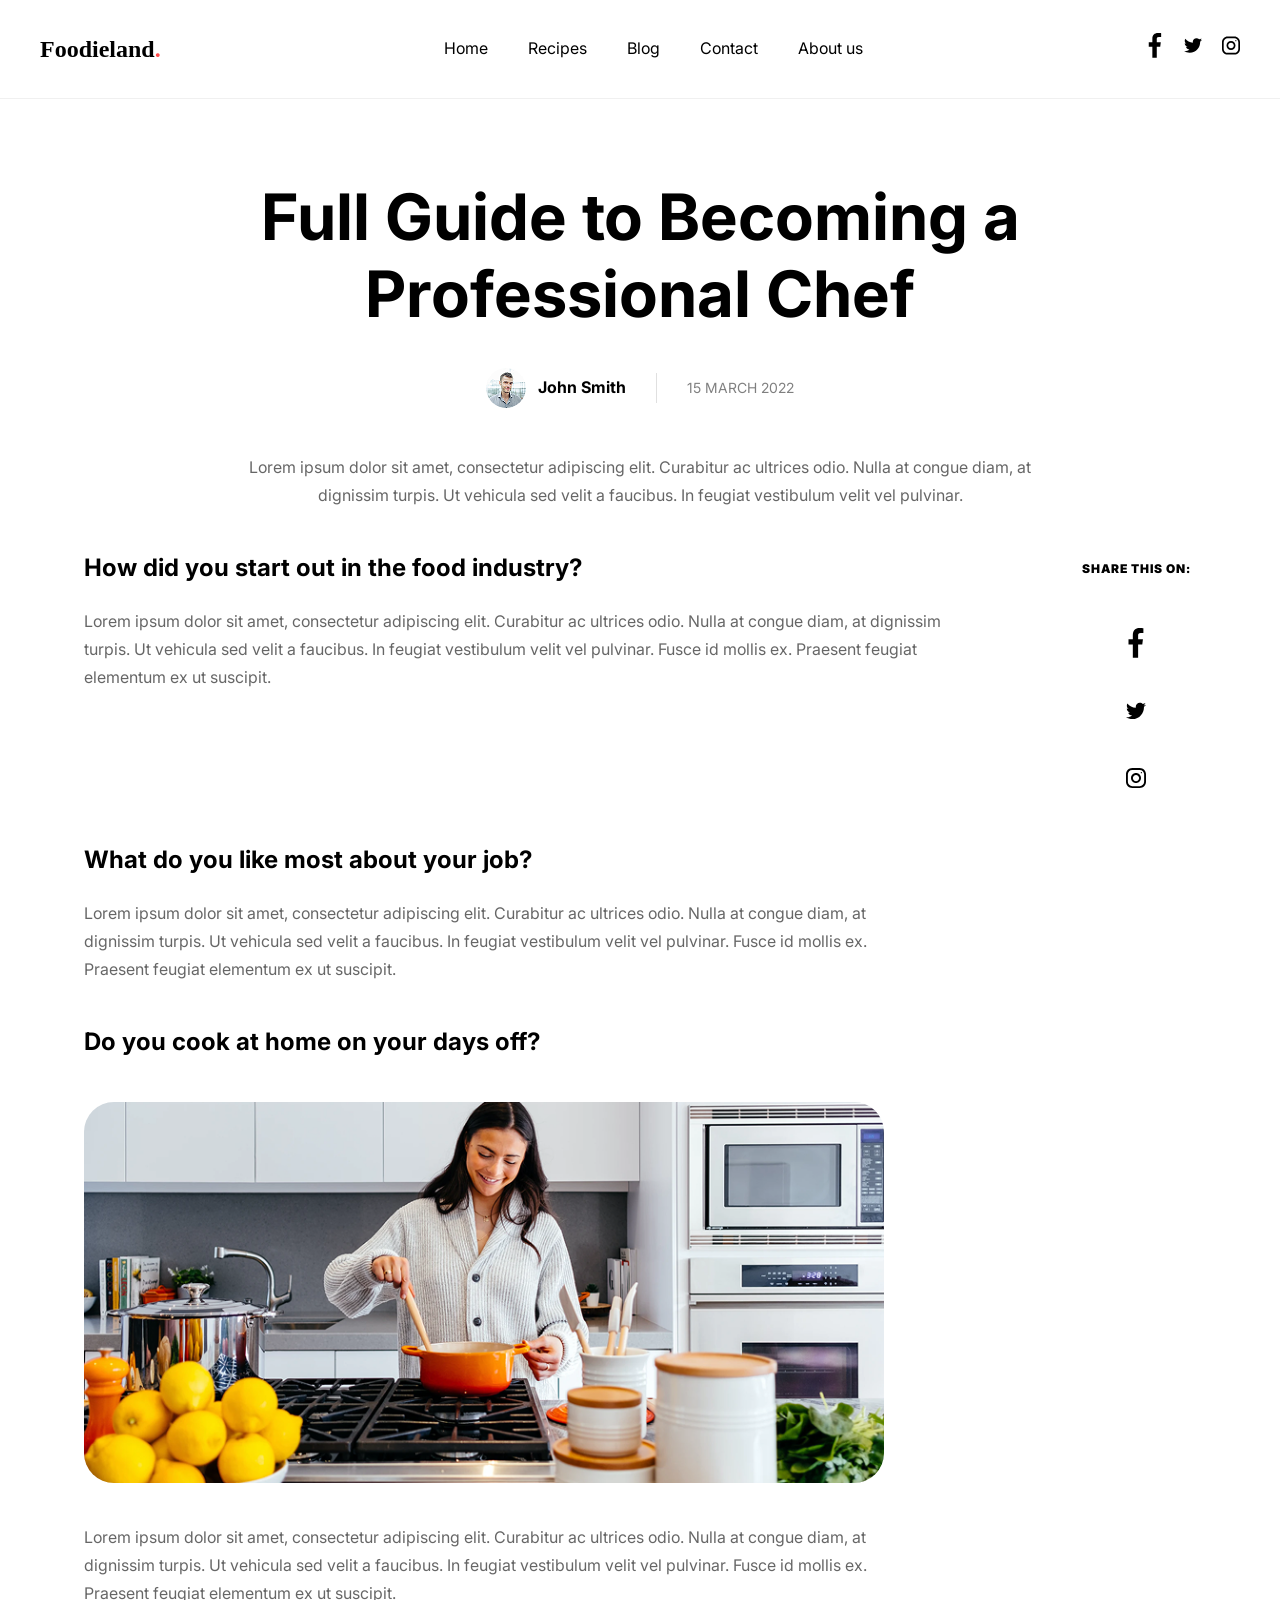
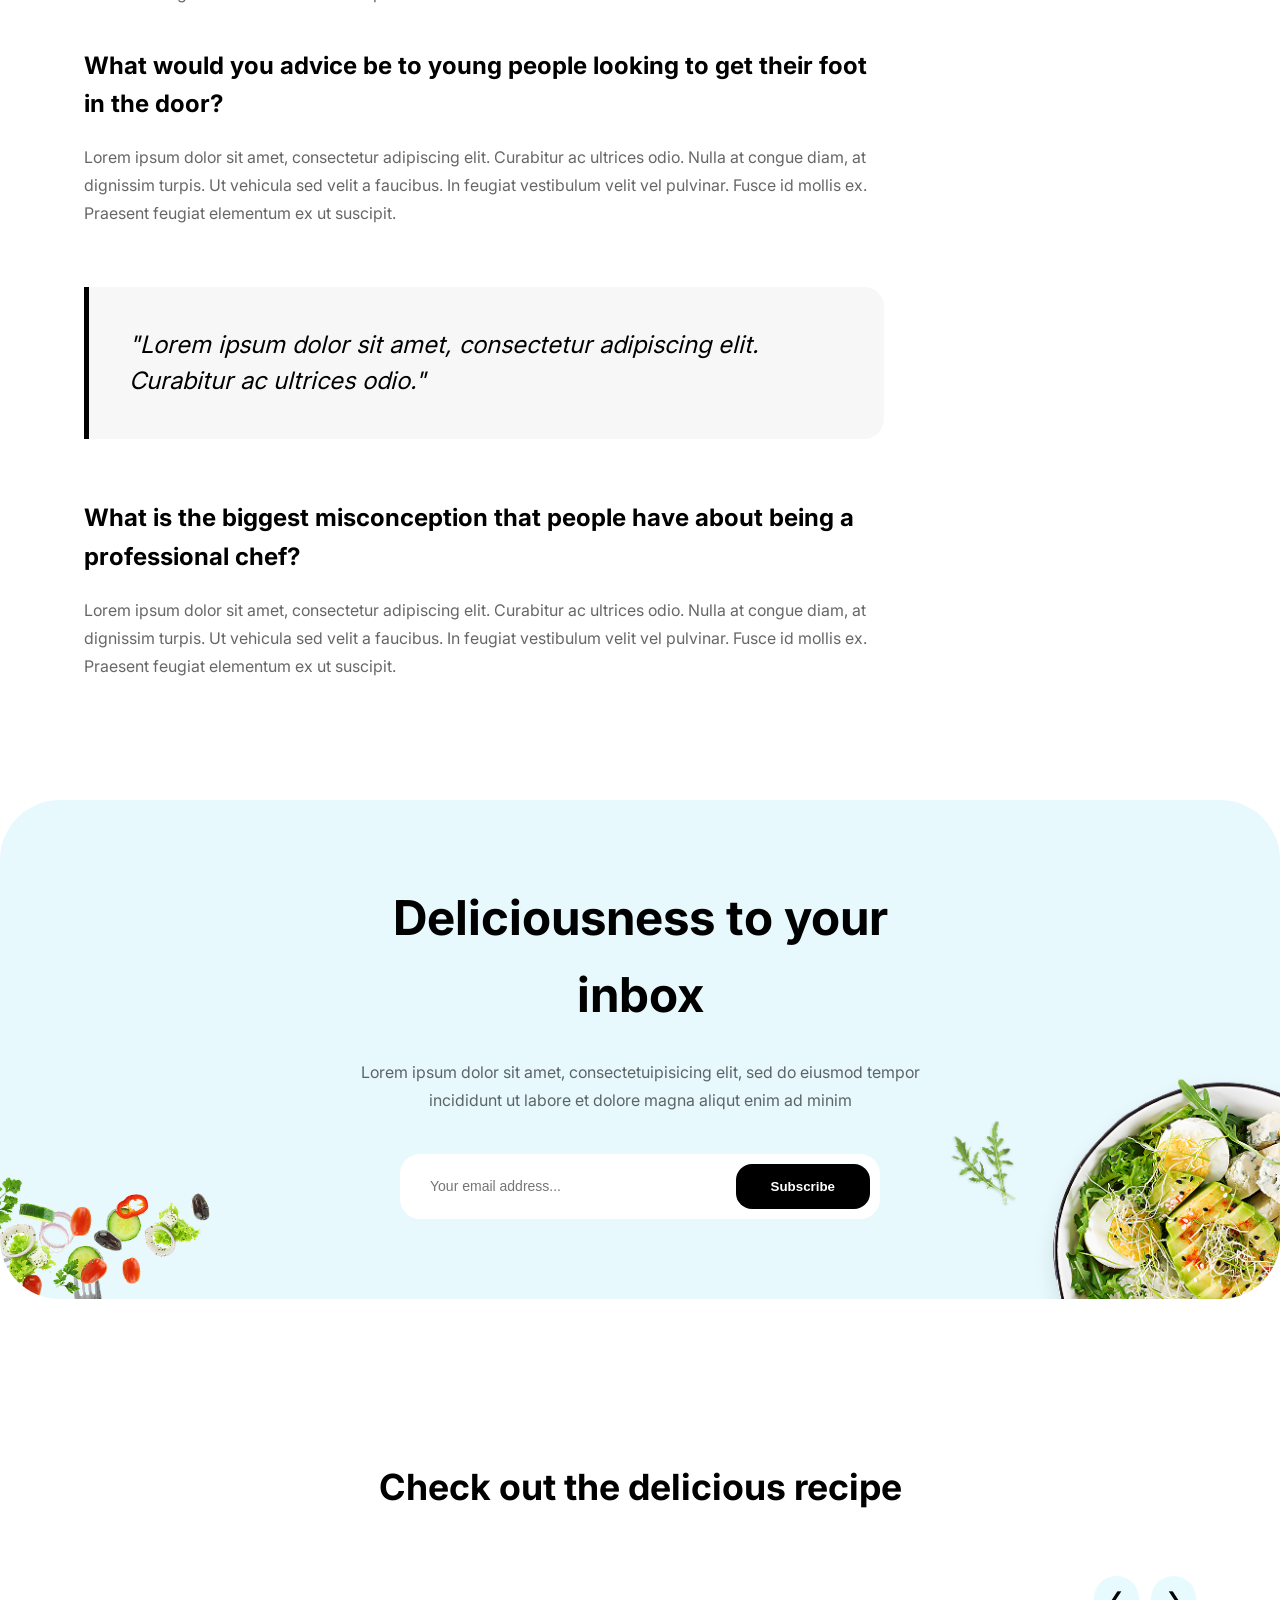
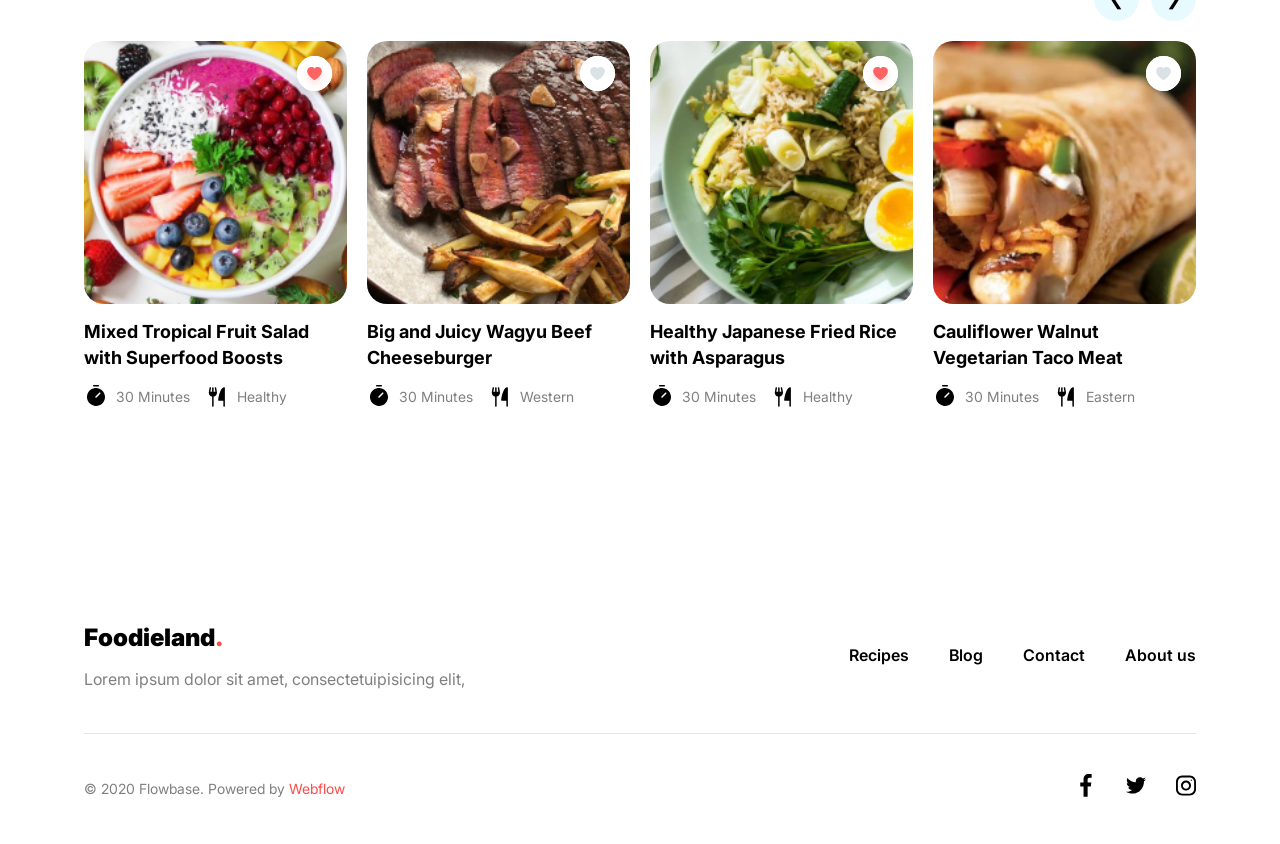
==== blog-post.html @ d18dc371 "commit aval" ====
<!DOCTYPE html>
<html lang="en">
<head>
    <meta charset="UTF-8">
    <meta name="viewport" content="width=device-width, initial-scale=1.0">
    <title>Blog Post - Foodieland</title>
    <link rel="stylesheet" href="assets/css/base.css">
    <link rel="stylesheet" href="assets/css/layout.css"> <!-- فایل مشترک -->
    <link rel="stylesheet" href="assets/css/blog-post.css"> <!-- استایل اختصاصی بلاگ -->
</head>
<body>

    <nav class="main-navbar">
    <div class="nav-wrapper">
        <div class="nav-logo">
            <a href="index.html">Foodieland<span>.</span></a>
        </div>
        <ul class="nav-links">
             <li><a href="index.html">Home</a></li>
             <li><a href="recipe.html">Recipes</a></li>
            <li><a href="blog.html">Blog</a></li>
            <li><a href="contact.html">Contact</a></li>
             <li><a href="blog-post.html">About us</a></li> 
        </ul>

        <div class="nav-social">
            <a href="#"><img src="assets/images/home/001-facebook.svg" alt="f"></a>
            <a href="#"><img src="assets/images/home/003-twitter.svg" alt="t"></a>
            <a href="#"><img src="assets/images/home/004-instagram.svg" alt="i"></a>
        </div>
    </div>
</nav>


    <header class="bp-header">
        <div class="bp-container">
            <h1 class="bp-title">Full Guide to Becoming a Professional Chef</h1>
            
            <div class="bp-author-box">
                <div class="bp-author-info">
                    <img src="assets/images/blog post page/Ellipse 2.png" alt="John Smith" class="bp-author-img">
                    <span class="bp-author-name">John Smith</span>
                </div>
                <div class="bp-divider"></div>
                <div class="bp-date">15 MARCH 2022</div>
            </div>

            <p class="bp-intro-text">
                Lorem ipsum dolor sit amet, consectetur adipiscing elit. Curabitur ac ultrices odio. Nulla at congue diam, at dignissim turpis. Ut vehicula sed velit a faucibus. In feugiat vestibulum velit vel pulvinar.
            </p>
        </div>
    </header>

    <div class="bp-container">
    
        <div class="bp-top-content-wrapper">
            <article class="bp-article-intro">
                <section class="bp-article-section">
                    <h2>How did you start out in the food industry?</h2>
                    <p>
                        Lorem ipsum dolor sit amet, consectetur adipiscing elit. Curabitur ac ultrices odio. 
                        Nulla at congue diam, at dignissim turpis. Ut vehicula sed velit a faucibus. 
                        In feugiat vestibulum velit vel pulvinar. Fusce id mollis ex. 
                        Praesent feugiat elementum ex ut suscipit.
                    </p>
                </section>
            </article>

            <aside class="bp-share-sidebar">
                <span class="bp-share-title">SHARE THIS ON:</span>
                <div class="bp-share-links">
                    <a href="#"><img src="assets/images/home/001-facebook.svg" alt="f"></a>
                    <a href="#"><img src="assets/images/home/003-twitter.svg" alt="t"></a>
                    <a href="#"><img src="assets/images/home/004-instagram.svg" alt="i"></a>
                </div>
            </aside>
        </div>

        <div class="bp-full-width-content">
            <section class="bp-article-section">
                <h2>What do you like most about your job?</h2>
                <p>Lorem ipsum dolor sit amet, consectetur adipiscing elit. Curabitur ac ultrices odio. 
                        Nulla at congue diam, at dignissim turpis. Ut vehicula sed velit a faucibus. 
                        In feugiat vestibulum velit vel pulvinar. Fusce id mollis ex. 
                        Praesent feugiat elementum ex ut suscipit.</p>
            </section>

            <section class="bp-article-section">
                <h2>Do you cook at home on your days off?</h2>
                <div class="bp-content-image">
                    <img src="assets/images/blog post page/Rectangle 23.png" alt="Cooking at home">
                </div>
                <p>Lorem ipsum dolor sit amet, consectetur adipiscing elit. Curabitur ac ultrices odio. 
                        Nulla at congue diam, at dignissim turpis. Ut vehicula sed velit a faucibus. 
                        In feugiat vestibulum velit vel pulvinar. Fusce id mollis ex. 
                        Praesent feugiat elementum ex ut suscipit.</p>

                
            </section>

            <section class="bp-article-section2">
                <h2>What would you advice be to young people looking to get their foot in the door?</h2>
                <p>Lorem ipsum dolor sit amet, consectetur adipiscing elit. Curabitur ac ultrices odio. 
                        Nulla at congue diam, at dignissim turpis. Ut vehicula sed velit a faucibus. 
                        In feugiat vestibulum velit vel pulvinar. Fusce id mollis ex. 
                        Praesent feugiat elementum ex ut suscipit.</p>

            </section>


            <section class="bp-quote-box">
                <p>"Lorem ipsum dolor sit amet, consectetur adipiscing elit. Curabitur ac ultrices odio."</p>
            </section>

            <section class="bp-article-section">
                <h2>What is the biggest misconception that people have about being a professional chef?</h2>
                <p>Lorem ipsum dolor sit amet, consectetur adipiscing elit. Curabitur ac ultrices odio. 
                        Nulla at congue diam, at dignissim turpis. Ut vehicula sed velit a faucibus. 
                        In feugiat vestibulum velit vel pulvinar. Fusce id mollis ex. 
                        Praesent feugiat elementum ex ut suscipit.</p>
            </section>
        </div>

    </div>

<section class="shared-newsletter">
    <div class="ct-container"> 
        <div class="newsletter-card">
            
            <img src="assets/images/home/kisspng-salad-salad-fresh-food-healthylife-vegetables-vegetarian-5d42e3a7cb8543 1.png" alt="" class="newsletter-img-left">
            <img src="assets/images/home/Photo.png" alt="" class="newsletter-img-right">

            <div class="newsletter-content">
                <h2>Deliciousness to your inbox</h2>
                <p>Lorem ipsum dolor sit amet, consectetuipisicing elit, sed do eiusmod tempor incididunt ut labore et dolore magna aliqut enim ad minim</p>
                
                <form class="newsletter-form">
                    <input type="email" placeholder="Your email address..." required>
                    <button type="submit" class="newsletter-subscribe-btn">Subscribe</button>
                </form>
            </div>

        </div>
    </div>
</section>
<section class="bp-recommendations">
    <div class="bp-container">

        <h2 class="bp-rec-title">Check out the delicious recipe</h2>

        <div class="bp-carousel-controls">
            <button class="bp-prev" id="prevRecipe">&#10094;</button>
            <button class="bp-next" id="nextRecipe">&#10095;</button>
        </div>

        <div class="bp-carousel-viewport" style="overflow: hidden; width: 100%;">

            <div class="bp-recipe-grid" id="recipeGrid" style="display: flex; gap: 20px; transition: transform 0.5s ease;">

                <div class="bp-recipe-card" style="min-width: calc(25% - 15px);">
                    <div class="bp-card-image">
                        <img src="assets/images/home/Mask Group (9).png" alt="Recipe 1">
                        <button class="bp-heart-btn" onclick="toggleHeart(this)">
                            <img src="assets/images/home/Group 852.svg" alt="heart" class="heart-icon">
                        </button>
                    </div>
                    <h3 class="bp-card-title">Mixed Tropical Fruit Salad with Superfood Boosts</h3>
                    <div class="bp-card-meta">
                        <span><img src="assets/images/home/Timer.svg" alt=""> 30 Minutes</span>
                        <span><img src="assets/images/home/ForkKnife.svg" alt=""> Healthy</span>
                    </div>
                </div>

                <div class="bp-recipe-card" style="min-width: calc(25% - 15px);">
                    <div class="bp-card-image">
                        <img src="assets/images/home/Mask Group (10).png" alt="Recipe 2">
                        <button class="bp-heart-btn" onclick="toggleHeart(this)">
                            <img src="assets/images/home/Group 852 (1).svg" alt="heart" class="heart-icon">
                        </button>
                    </div>
                    <h3 class="bp-card-title">Big and Juicy Wagyu Beef Cheeseburger</h3>
                    <div class="bp-card-meta">
                        <span><img src="assets/images/home/Timer.svg" alt=""> 30 Minutes</span>
                        <span><img src="assets/images/home/ForkKnife.svg" alt=""> Western</span>
                    </div>
                </div>

                <div class="bp-recipe-card" style="min-width: calc(25% - 15px);">
                    <div class="bp-card-image">
                        <img src="assets/images/home/Mask Group (11).png" alt="Recipe 3">
                        <button class="bp-heart-btn" onclick="toggleHeart(this)">
                            <img src="assets/images/home/Group 852.svg" alt="heart" class="heart-icon">
                        </button>
                    </div>
                    <h3 class="bp-card-title">Healthy Japanese Fried Rice with Asparagus</h3>
                    <div class="bp-card-meta">
                        <span><img src="assets/images/home/Timer.svg" alt=""> 30 Minutes</span>
                        <span><img src="assets/images/home/ForkKnife.svg" alt=""> Healthy</span>
                    </div>
                </div>

                <div class="bp-recipe-card" style="min-width: calc(25% - 15px);">
                    <div class="bp-card-image">
                        <img src="assets/images/home/Mask Group (12).png" alt="Recipe 4">
                        <button class="bp-heart-btn" onclick="toggleHeart(this)">
                            <img src="assets/images/home/Group 852 (1).svg" alt="heart" class="heart-icon">
                        </button>
                    </div>
                    <h3 class="bp-card-title">Cauliflower Walnut Vegetarian Taco Meat</h3>
                    <div class="bp-card-meta">
                        <span><img src="assets/images/home/Timer.svg" alt=""> 30 Minutes</span>
                        <span><img src="assets/images/home/ForkKnife.svg" alt=""> Eastern</span>
                    </div>
                </div>

                <div class="bp-recipe-card" style="min-width: calc(25% - 15px);">
                    <div class="bp-card-image">
                        <img src="assets/images/home/Mask Group (9).png" alt="Recipe 5">
                        <button class="bp-heart-btn" onclick="toggleHeart(this)">
                            <img src="assets/images/home/Group 852.svg" alt="heart" class="heart-icon">
                        </button>
                    </div>
                    <h3 class="bp-card-title">Avocado Toast with Poached Egg</h3>
                    <div class="bp-card-meta">
                        <span><img src="assets/images/home/Timer.svg" alt=""> 15 Minutes</span>
                        <span><img src="assets/images/home/ForkKnife.svg" alt=""> Breakfast</span>
                    </div>
                </div>

            </div>
        </div>

    </div>
</section>



<script src="script.js"></script>

</body>
<footer class="bp-footer">
    <div class="bp-container">
        <div class="bp-footer-top">
            <div class="bp-footer-info">
                <h2 class="bp-footer-logo">Foodieland<span>.</span></h2>
                <p>Lorem ipsum dolor sit amet, consectetuipisicing elit,</p>
            </div>
            <nav class="bp-footer-nav">
                <a href="#">Recipes</a>
                <a href="blog.html">Blog</a>
                <a href="contact.html">Contact</a>
                <a href="#">About us</a>
            </nav>
        </div>
        
        <div class="bp-footer-bottom">
            <p>© 2020 Flowbase. Powered by <span class="red-text">Webflow</span></p>
            <div class="bp-footer-social">
                <a href="#"><img src="assets/images/home/001-facebook.svg" alt="fb"></a>
                <a href="#"><img src="assets/images/home/003-twitter.svg" alt="tw"></a>
                <a href="#"><img src="assets/images/home/004-instagram.svg" alt="ig"></a>
            </div>
        </div>
    </div>
</footer>

</html>
---- assets/css/base.css ----
/* Reset ساده */
* {
  margin: 0;
  padding: 0;
  box-sizing: border-box;
}

/* تایپوگرافی پایه */
html {
  font-size: 16px;
  .container {
  max-width: 1280px;
  width: 100%;
  margin: 0 auto;
  padding: 0 1.5rem;
}

}

body {
  font-family: sans-serif;
  line-height: 1.6;
}

/* تعریف فونت Inter */

@font-face {
  font-family: 'Inter';
  src: url('../fonts/Inter_18pt-Regular(1).ttf') format('truetype');
  font-weight: 400; /* Regular */
  font-style: normal;
}

@font-face {
  font-family: 'Inter';
  src: url('../fonts/Inter_18pt-SemiBold(1).ttf') format('truetype');
  font-weight: 600; /* SemiBold */
  font-style: normal;
}

@font-face {
  font-family: 'Inter';
  src: url('../fonts/Inter_18pt-Bold(1).ttf') format('truetype');
  font-weight: 700; /* Bold */
  font-style: normal;
}

@font-face {
  font-family: 'Inter';
  src: url('../fonts/Inter_18pt-Black(1).ttf') format('truetype');
  font-weight: 900; /* Black */
  font-style: normal;
}

body {
  font-family: "Inter", sans-serif;
}

h1, h2 {
  font-weight: 900; /* Black */
}

h3, h4 {
  font-weight: 700; /* Bold */
}

nav a {
  font-weight: 600; /* SemiBold */
}

p {
  font-weight: 400; /* Regular */
}
---- assets/css/layout.css ----
.main-navbar {
    border-bottom: 1px solid #f0f0f0;
    background-color: #fff;
}

.nav-wrapper {
    display: flex;
    justify-content: space-between;
    align-items: center;
    padding: 30px 0;
    max-width: 1200px;
    margin: 0 auto;
}

.nav-logo a {
    font-family: 'Lobster', cursive; 
    font-size: 24px;
    text-decoration: none;
    color: #000;
}

.nav-logo span { color: #FF4A4A; }

.nav-links {
    display: flex;
    list-style: none;
    gap: 40px;
}

.nav-links a {
    text-decoration: none;
    color: #000;
    font-weight: 500;
    font-size: 16px;
    transition: 0.3s;
}

.nav-links a:hover { color: #FF4A4A; }

.nav-social {
    display: flex;
    gap: 20px;
    align-items: center;
}

.nav-social img {
    width: 18px;
    height: 25px;
}

.shared-newsletter {
    padding: 80px 0;
}

.newsletter-card {
    background-color: #E7F9FD; 
    border-radius: 60px;
    padding: 80px 40px;
    text-align: center;
    position: relative;
    overflow: hidden; 
}

.newsletter-content {
    max-width: 620px;
    margin: 0 auto;
    position: relative;
    z-index: 2; 
}

.newsletter-content h2 {
    font-size: 48px;
    font-weight: 700;
    margin-bottom: 24px;
    color: #000;
}

.newsletter-content p {
    font-size: 16px;
    color: rgba(0, 0, 0, 0.6);
    line-height: 28px;
    margin-bottom: 40px;
}

.newsletter-form {
    background: #fff;
    padding: 10px;
    border-radius: 20px;
    display: flex;
    justify-content: space-between;
    max-width: 480px;
    margin: 0 auto;
}

.newsletter-form input {
    border: none;
    padding: 10px 20px;
    width: 70%;
    outline: none;
    font-size: 14px;
}

.newsletter-subscribe-btn {
    background: #000;
    color: #fff;
    padding: 15px 35px;
    border-radius: 16px;
    border: none;
    font-weight: 600;
    cursor: pointer;
    transition: 0.3s;
}

.newsletter-subscribe-btn:hover {
    background: #FF4A4A;
}

.newsletter-img-left, .newsletter-img-right {
    position: absolute;
    bottom: 0;
    height: 47%; 
    z-index: 1;
}

.newsletter-img-left { left: 0; }
.newsletter-img-right { right: 0; }

@media (max-width: 768px) {
    .newsletter-card { padding: 40px 20px; border-radius: 30px; }
    .newsletter-content h2 { font-size: 32px; }
    .newsletter-form { flex-direction: column; gap: 10px; background: transparent; padding: 0; }
    .newsletter-form input { width: 100%; border-radius: 15px; padding: 18px; }
    .newsletter-img-left, .newsletter-img-right { display: none; } /* حذف عکس‌ها در موبایل برای خوانایی */
}

.bp-recommendations {
    padding: 80px 0;
}

.bp-container {
    max-width: 1200px; 
    margin: 0 auto;    
    padding: 0 20px;  
}

.bp-rec-title {
    font-size: 36px;
    font-weight: 700;
    text-align: center;
    margin-bottom: 60px;
}

.bp-recipe-grid {
    display: flex; 
    justify-content: space-between;
    gap: 20px;
}

.bp-recipe-card {
    flex: 1; 
    min-width: 0; 
}

.bp-card-image {
    position: relative;
    border-radius: 20px;
    overflow: hidden;
    margin-bottom: 15px;
    aspect-ratio: 1 / 1; 
}

.bp-card-image img {
    width: 100%;
    height: 100%;
    object-fit: cover;
}

.bp-heart-btn {
    position: absolute;
    top: 15px;
    right: 15px;
    width: 35px;
    height: 35px;
    border-radius: 50%;
    border: none;
    background: #fff;
    cursor: pointer;
    display: flex;
    align-items: center;
    justify-content: center;
    box-shadow: 0 4px 8px rgba(0,0,0,0.1);
}

.bp-heart-btn img {
    width: 35px;
    height: auto;
}

.bp-card-title {
    font-size: 18px;
    font-weight: 700;
    margin-bottom: 15px;
    line-height: 1.4;
    color: #000;
}

.bp-card-meta {
    display: flex;
    gap: 15px;
}

.bp-card-meta span {
    display: flex;
    align-items: center;
    gap: 8px;
    font-size: 14px;
    color: rgba(0, 0, 0, 0.5);
}



.bp-footer {
    padding: 80px 0 40px;
    margin-top: 50px;
}

.bp-footer-top {
    display: flex;
    justify-content: space-between;
    align-items: center;
    padding-bottom: 40px;
    border-bottom: 1px solid #E5E5E5;
}

.bp-footer-logo {
    font-size: 24px;
    font-weight: 800;
}

.bp-footer-logo span { color: #FF4A4A; }

.bp-footer-info p {
    color: rgba(0, 0, 0, 0.5);
    margin-top: 10px;
}

.bp-footer-nav {
    display: flex;
    gap: 40px;
}

.bp-footer-nav a {
    text-decoration: none;
    color: #000;
    font-weight: 600;
}

.bp-footer-bottom {
    display: flex;
    justify-content: space-between;
    align-items: center;
    padding-top: 40px;
}

.bp-footer-bottom p {
    color: rgba(0, 0, 0, 0.5);
    font-size: 14px;
}

.red-text { color: #FF4A4A; }

.bp-footer-social {
    display: flex;
    gap: 30px;
}

.bp-footer-social img {
    width: 20px;
    height: 23px;
}

@media (max-width: 992px) {
    .bp-recipe-grid { flex-wrap: wrap; }
    .bp-recipe-card { flex: 0 0 45%; }
}

.bp-carousel-controls{
    display:flex;
    justify-content:flex-end;
    gap:12px;
    margin-bottom:20px;
}

.bp-prev,
.bp-next{
    width:45px;
    height:45px;
    border-radius:50%;
    border:none;
    background:#E7FAFE;
    font-size:18px;
    cursor:pointer;
    transition:0.3s;
}

.bp-prev:hover,
.bp-next:hover{
    background:#000;
    color:#fff;
}

/* واکنش‌گرا */
@media (max-width:768px){

    .bp-recipe-card{
        min-width:calc(50% - 10px) !important;
    }

}
---- assets/css/blog-post.css ----
.bp-container {
    width: 90%;
    max-width: 1200px;
    margin: 0 auto;
}

.bp-navbar {
    border-bottom: 1px solid rgba(0,0,0,0.08);
    padding: 25px 0;
    background-color: #ffffff;
}

.bp-nav-wrapper {
    display: flex;
    justify-content: space-between;
    align-items: center;
}

.bp-logo {
    font-size: 24px;
    font-weight: 900;
    color: #000;
    font-family: sans-serif;
}

.bp-logo span {
    color: #FF7426;
}

.bp-nav-links {
    display: flex;
    list-style: none;
    gap: 40px;
    margin: 0;
    padding: 0;
}

.bp-nav-links a {
    text-decoration: none;
    color: #000;
    font-size: 16px;
    font-weight: 500;
}

.bp-social-icons {
    display: flex;
    gap: 20px;
}

.bp-social-icons img {
    width: 18px;
    height: 18px;
}

.bp-header {
    text-align: center;
    padding: 80px 0 40px 0;
}

.bp-title {
    font-size: 64px;
    font-weight: 700;
    color: #000;
    margin-bottom: 35px;
    line-height: 1.2;
}

.bp-author-box {
    display: flex;
    align-items: center;
    justify-content: center;
    gap: 30px;
    margin-bottom: 45px;
}

.bp-author-info {
    display: flex;
    align-items: center;
    gap: 12px;
}

.bp-author-img {
    width: 40px;
    height: 40px;
    border-radius: 50%;
    object-fit: cover;
}

.bp-author-name {
    font-weight: 700;
    font-size: 16px;
}

.bp-divider {
    width: 1px;
    height: 30px;
    background-color: #E0E0E0;
}

.bp-date {
    font-size: 14px;
    color: rgba(0, 0, 0, 0.5);
    font-weight: 500;
}

.bp-intro-text {
    max-width: 820px;
    margin: 0 auto;
    font-size: 16px;
    line-height: 28px;
    color: rgba(0, 0, 0, 0.6);
}

.bp-hero-image {
    width: 100%;
    margin-bottom: 80px;
}

.bp-hero-image img {
    width: 100%;
    height: auto;
    border-radius: 30px; 
    display: block;
}

.bp-article-wrapper {
    display: flex;
    justify-content: space-between;
    align-items: flex-start;
    gap: 60px;
    margin-bottom: 60px;
}

.bp-article-body {
    flex: 1; 
    max-width: 800px;
}

.bp-article-section {
    margin-bottom: 110px;
}

.bp-article-section h2 {
    font-size: 24px;
    font-weight: 700;
    color: #000;
    margin-bottom: 24px;
}

.bp-article-section p {
    font-size: 16px;
    line-height: 28px;
    color: rgba(0, 0, 0, 0.6);
}

.bp-share-sidebar {
    width: 120px;
    display: flex;
    flex-direction: column;
    align-items: center;
    gap: 25px;
    padding-top: 10px;
}

.bp-share-title {
    font-size: 12px;
    font-weight: 800;
    letter-spacing: 1px;
    color: #000;
    white-space: nowrap;
}

.bp-share-links {
    display: flex;
    flex-direction: column;
    gap: 30px;
    align-items: center;
}

.bp-share-links img {
    width: 20px;
    height: 30px;
    transition: transform 0.2s ease;
}

.bp-share-links a:hover img {
    transform: scale(1.2);
}

@media (max-width: 768px) {
    .bp-article-wrapper {
        flex-direction: column;
    }
    .bp-share-sidebar {
        width: 100%;
        flex-direction: row;
        justify-content: center;
    }
    .bp-share-links {
        flex-direction: row;
    }
}

.bp-content-image {
    margin: 40px 0;
}

.bp-content-image img {
    width: 100%;
    border-radius: 30px; 
    display: block;
}

.bp-quote-box {
    background-color: #F7F7F7;
    border-left: 5px solid #000;
    padding: 40px;
    margin: 60px 0;
    border-radius: 0 20px 20px 0; 
}

.bp-quote-box p {
    font-size: 24px;
    font-style: italic;
    font-weight: 500;
    color: #000;
    margin: 0;
    line-height: 1.5;
}

.bp-top-content-wrapper {
    display: flex;
    justify-content: space-between;
    align-items: flex-start;
    gap: 100px; 
    margin-bottom: 40px;
}

.bp-article-intro {
    flex: 1;
}

.bp-share-sidebar {
    width: 120px;
    text-align: center;
    padding-top: 10px;
}

.bp-share-title {
    display: block;
    font-size: 12px;
    font-weight: 800;
    margin-bottom: 25px;
    white-space: nowrap;
}

.bp-share-links {
    display: flex;
    flex-direction: column;
    gap: 30px;
    align-items: center;
}

.bp-share-links img {
    width: 20px;
    height: 30px;
}

.bp-full-width-content {
    width: 100%;
    max-width: 800px; 
}

.bp-article-section {
    margin-bottom: 40px;
}

.bp-article-section h2 {
    font-size: 24px;
    font-weight: 700;
    margin-bottom: 20px;
}

.bp-article-section p {
    font-size: 16px;
    line-height: 28px;
    color: rgba(0, 0, 0, 0.6);
}

.bp-article-section2 {
    margin-bottom: 40px;
}

.bp-article-section2 h2 {
    font-size: 24px;
    font-weight: 700;
    margin-bottom: 20px;
}

.bp-article-section2 p {
    font-size: 16px;
    line-height: 28px;
    color: rgba(0, 0, 0, 0.6);
}

.bp-newsletter-section {
    padding: 80px 0;
}

.bp-newsletter-card {
    background-color: #E7FAFE;
    border-radius: 40px;
    padding: 80px 40px;
    position: relative;
    overflow: hidden; 
    text-align: center;
}

.bp-newsletter-content {
    max-width: 600px;
    margin: 0 auto;
    position: relative;
    z-index: 2; 
}

.bp-newsletter-title {
    font-size: 48px;
    font-weight: 700;
    color: #000;
    margin-bottom: 24px;
}

.bp-newsletter-desc {
    font-size: 16px;
    color: rgba(0, 0, 0, 0.6);
    line-height: 28px;
    margin-bottom: 40px;
}

.bp-newsletter-form {
    background-color: #fff;
    padding: 10px;
    border-radius: 20px;
    display: flex;
    justify-content: space-between;
    max-width: 480px;
    margin: 0 auto;
    box-shadow: 0 10px 20px rgba(0,0,0,0.05);
}

.bp-newsletter-input {
    border: none;
    padding: 15px 25px;
    font-size: 14px;
    flex: 1;
    outline: none;
    border-radius: 20px;
}

.bp-newsletter-btn {
    background-color: #000;
    color: #fff;
    border: none;
    padding: 15px 35px;
    border-radius: 16px;
    font-weight: 600;
    cursor: pointer;
    transition: background 0.3s ease;
}

.bp-newsletter-btn:hover {
    background-color: #333;
}

.bp-decor {
    position: absolute;
    bottom: 0;
    z-index: 1;
    pointer-events: none; 
}

.bp-decor-left {
    left: 0;
    width: 250px; 
}

.bp-decor-right {
    right: 0;
    width: 280px;
}

@media (max-width: 768px) {
    .bp-newsletter-title { font-size: 32px; }
    .bp-newsletter-form { flex-direction: column; gap: 10px; background: transparent; box-shadow: none; }
    .bp-newsletter-input { border-radius: 15px; }
    .bp-newsletter-btn { border-radius: 15px; }
    .bp-decor { display: none; } 
}
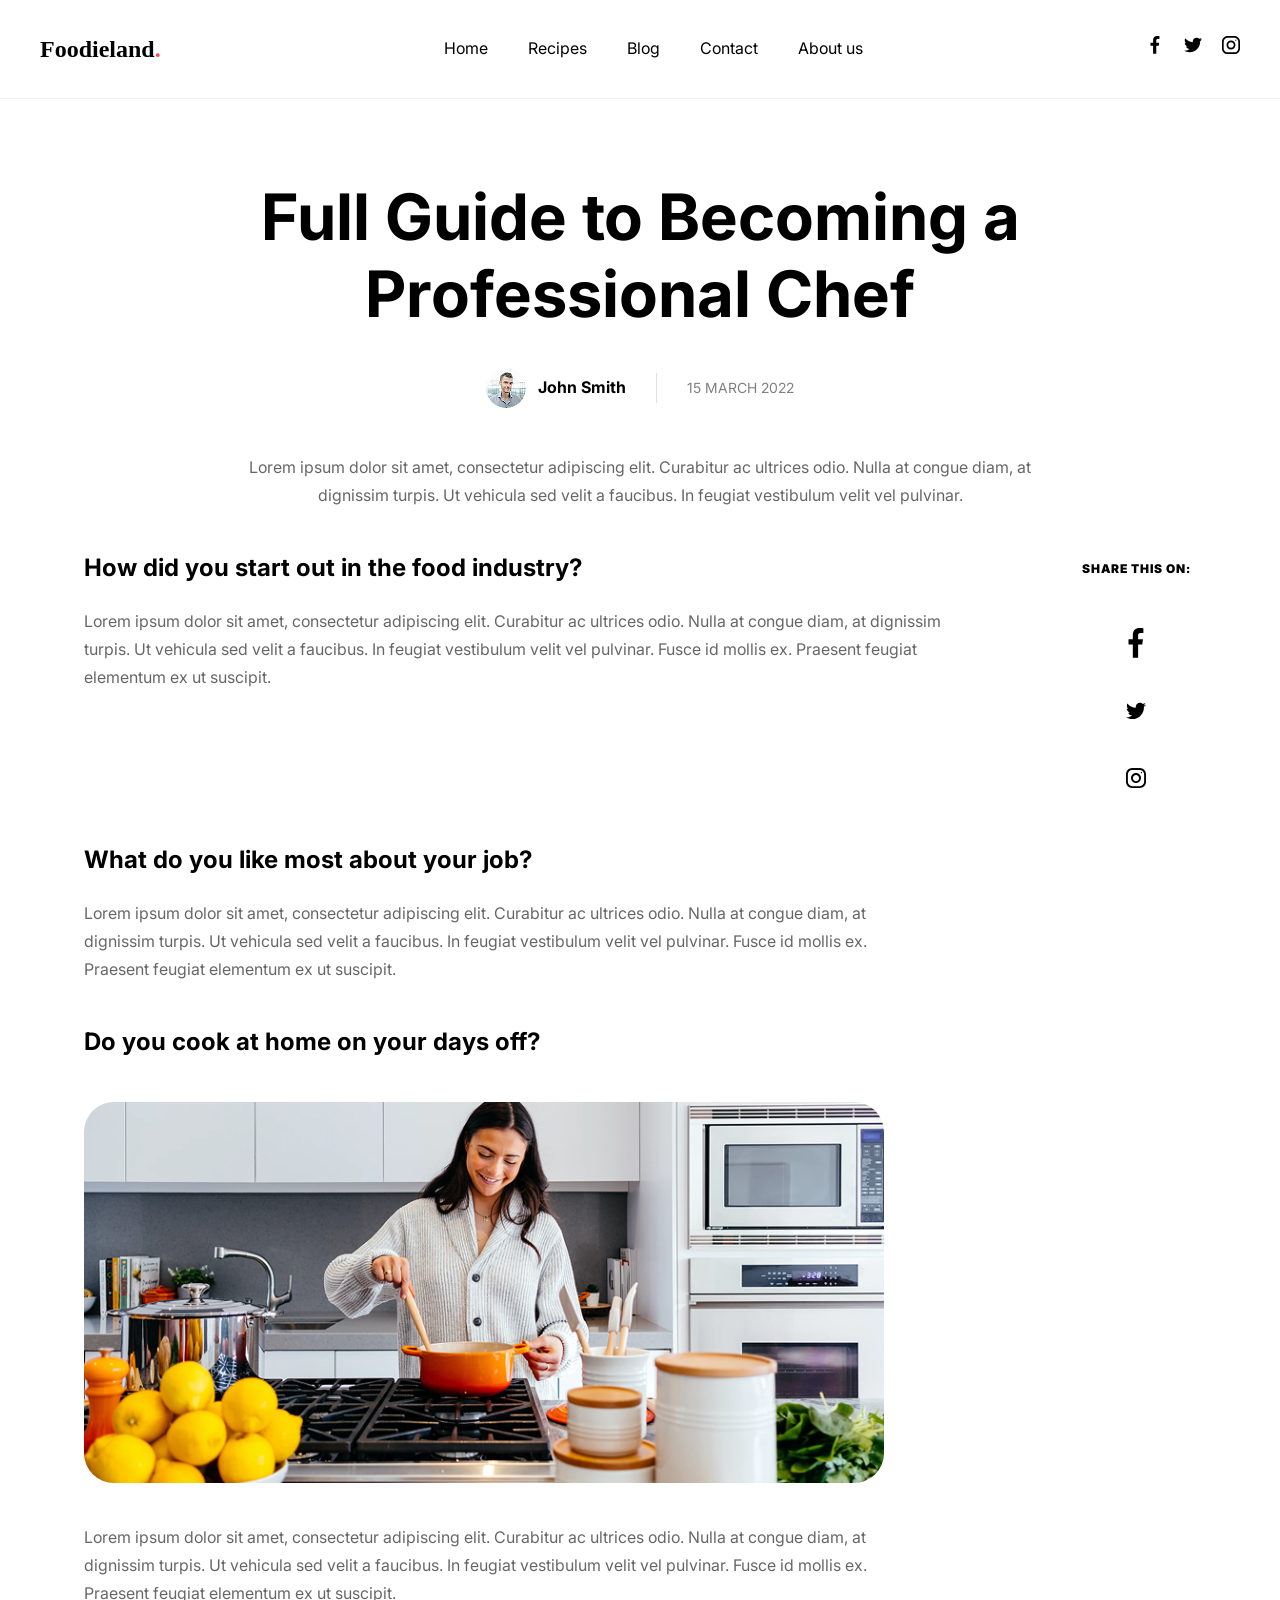
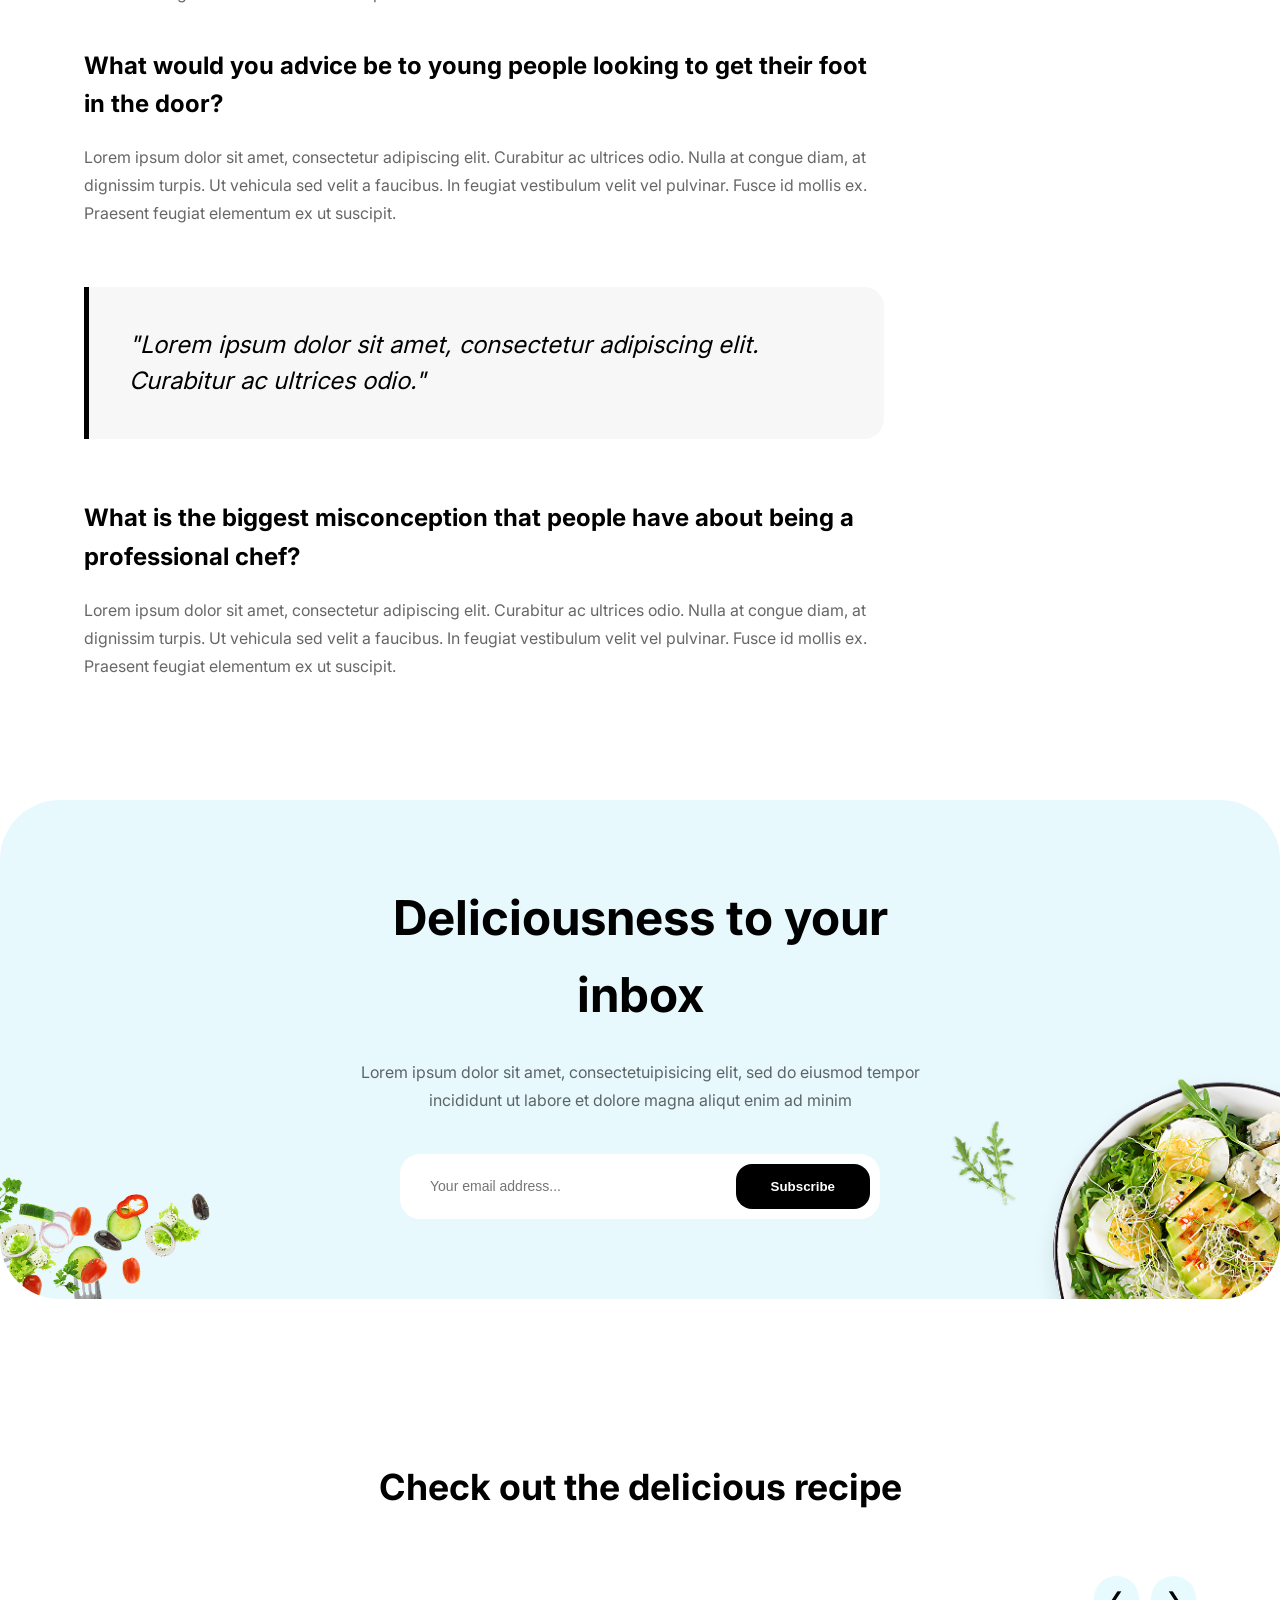
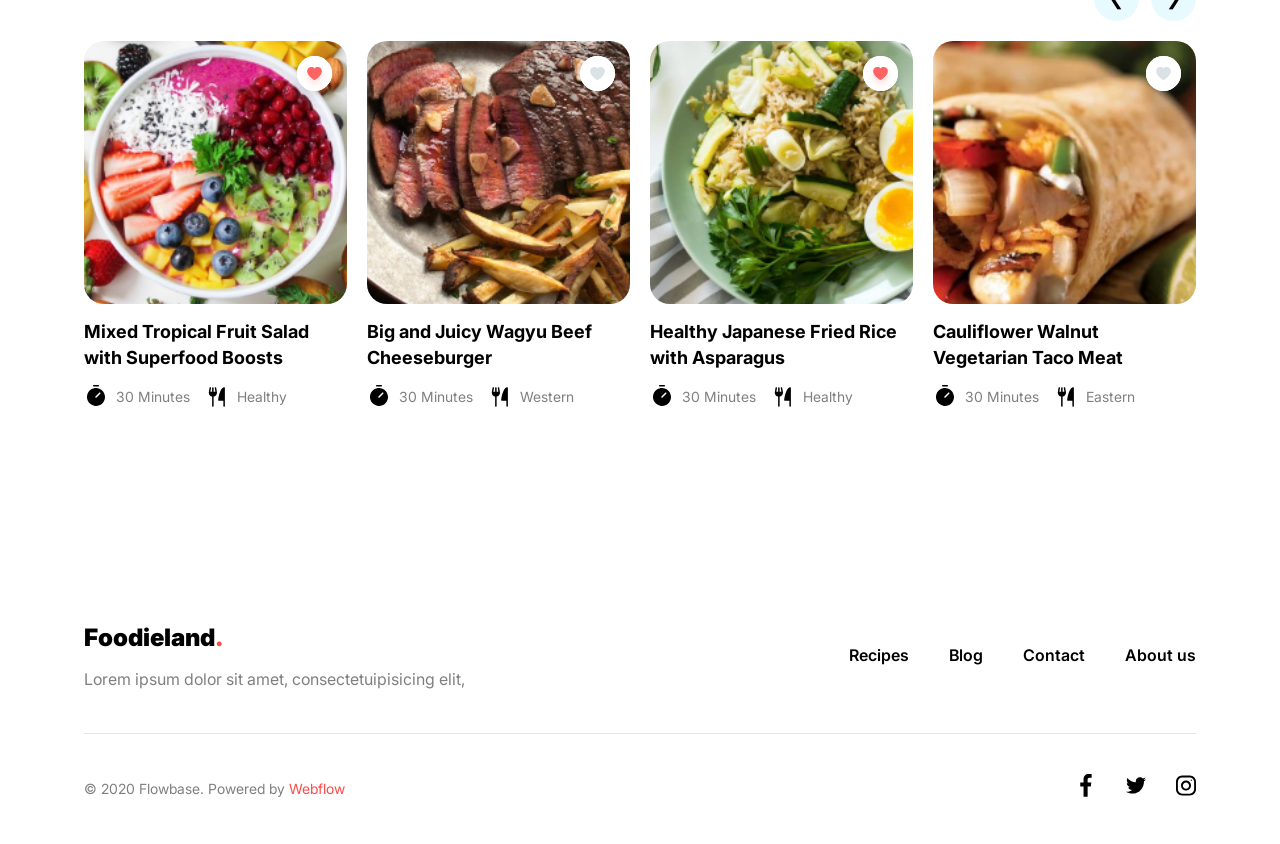
==== commit 0981fea8: "faz 3" ====
--- a/blog-post.html
+++ b/blog-post.html
@@ -5,16 +5,23 @@
     <meta name="viewport" content="width=device-width, initial-scale=1.0">
     <title>Blog Post - Foodieland</title>
     <link rel="stylesheet" href="assets/css/base.css">
-    <link rel="stylesheet" href="assets/css/layout.css"> <!-- فایل مشترک -->
-    <link rel="stylesheet" href="assets/css/blog-post.css"> <!-- استایل اختصاصی بلاگ -->
+    <link rel="stylesheet" href="assets/css/layout.css"> 
+    <link rel="stylesheet" href="assets/css/blog-post.css">
 </head>
 <body>
 
-    <nav class="main-navbar">
+   <nav class="main-navbar">
     <div class="nav-wrapper">
         <div class="nav-logo">
             <a href="index.html">Foodieland<span>.</span></a>
         </div>
+        
+        <div id="hamburger-menu" class="hamburger">
+            <span></span>
+            <span></span>
+            <span></span>
+        </div>
+
         <ul class="nav-links">
              <li><a href="index.html">Home</a></li>
              <li><a href="recipe.html">Recipes</a></li>
@@ -30,6 +37,7 @@
         </div>
     </div>
 </nav>
+
 
 
     <header class="bp-header">
--- a/assets/css/layout.css
+++ b/assets/css/layout.css
@@ -318,3 +318,151 @@
     }
 
 }
+.main-navbar {
+    border-bottom: 1px solid #f0f0f0;
+    background-color: #fff;
+}
+
+.nav-wrapper {
+    display: flex;
+    justify-content: space-between;
+    align-items: center;
+    padding: 30px 0;
+    max-width: 1200px;
+    margin: 0 auto;
+}
+
+.nav-logo a {
+    font-family: 'Lobster', cursive; 
+    font-size: 24px;
+    text-decoration: none;
+    color: #000;
+}
+
+.nav-logo span { color: #FF4A4A; }
+
+.nav-links {
+    display: flex;
+    list-style: none;
+    gap: 40px;
+}
+
+.nav-links a {
+    text-decoration: none;
+    color: #000;
+    font-weight: 500;
+    font-size: 16px;
+    transition: 0.3s;
+}
+
+.nav-links a:hover { color: #FF4A4A; }
+
+.nav-social {
+    display: flex;
+    gap: 20px;
+    align-items: center;
+}
+
+.nav-social img {
+    width: 18px;
+    height: 18px;
+}
+
+.hamburger {
+    display: none;
+    cursor: pointer;
+    flex-direction: column;
+    gap: 5px;
+    z-index: 1001;
+}
+
+.hamburger span {
+    width: 25px;
+    height: 3px;
+    background-color: #000;
+    border-radius: 2px;
+    transition: 0.3s;
+}
+
+@media screen and (max-width: 768px) {
+    .hamburger {
+        display: flex !important;
+    }
+
+    .nav-links {
+        display: none !important;
+        position: fixed;
+        top: 0;
+        left: -100%;
+        width: 250px;
+        height: 100vh;
+        flex-direction: column !important;
+        background-color: #ffffff;
+        padding: 80px 20px 20px 20px;
+        box-shadow: 5px 0 15px rgba(0,0,0,0.1);
+        transition: left 0.3s ease-in-out;
+        z-index: 1000;
+        gap: 20px !important;
+        align-items: flex-start !important;
+    }
+
+    .nav-links.active {
+        display: flex !important;
+        left: 0 !important;
+    }
+
+    .header-inner, .header-container, .nav-wrapper {
+        display: flex !important;
+        justify-content: space-between !important;
+        align-items: center !important;
+        width: 100% !important;
+        padding: 15px 20px !important;
+    }
+
+    .header-right, .header-socials, .nav-social {
+        display: none !important;
+    }
+
+    .footer-top, .bp-footer-top {
+        flex-direction: column !important;
+        text-align: center;
+        gap: 20px !important;
+    }
+
+    .footer-nav, .footer-menu, .bp-footer-nav {
+        flex-direction: column !important;
+        gap: 15px !important;
+        align-items: center !important;
+    }
+
+    .footer-bottom, .bp-footer-bottom {
+        flex-direction: column !important;
+        gap: 15px !important;
+        text-align: center;
+    }
+    
+    .bp-top-content-wrapper {
+        flex-direction: column !important;
+    }
+
+    .bp-share-sidebar {
+        width: 100% !important;
+        flex-direction: row !important;
+        justify-content: center !important;
+        margin-bottom: 20px !important;
+        margin-top: 20px !important;
+    }
+
+    .bp-content img, 
+    .bp-top-content-wrapper img,
+    article img {
+        max-width: 100% !important;
+        height: auto !important;
+    }
+
+    .bp-title, 
+    h1 {
+        font-size: 24px !important;
+        line-height: 1.4 !important;
+    }
+}
--- a/assets/css/blog-post.css
+++ b/assets/css/blog-post.css
@@ -396,4 +396,40 @@
     .bp-newsletter-btn { border-radius: 15px; }
     .bp-decor { display: none; } 
 }
-
+@media screen and (max-width: 768px) {
+    .bp-content img, 
+    .bp-top-content-wrapper img, 
+    article img,
+    .main-post-image,
+    .post-content img {
+        width: 100% !important;
+        max-width: 100% !important;
+        height: auto !important;
+    }
+
+    
+    .bp-share-sidebar {
+        width: 100% !important;
+        flex-direction: row !important;
+        justify-content: center !important;
+        gap: 20px !important;
+        margin: 20px 0 !important;
+    }
+
+    .bp-content-main {
+        width: 100% !important;
+    }
+    .bp-recipe-grid, 
+    .related-recipes-grid {
+        display: grid !important;
+        grid-template-columns: 1fr !important;
+        gap: 20px !important;
+        width: 100% !important;
+    }
+
+    .bp-card, 
+    .recipe-card {
+        width: 100% !important;
+    }
+}
+
